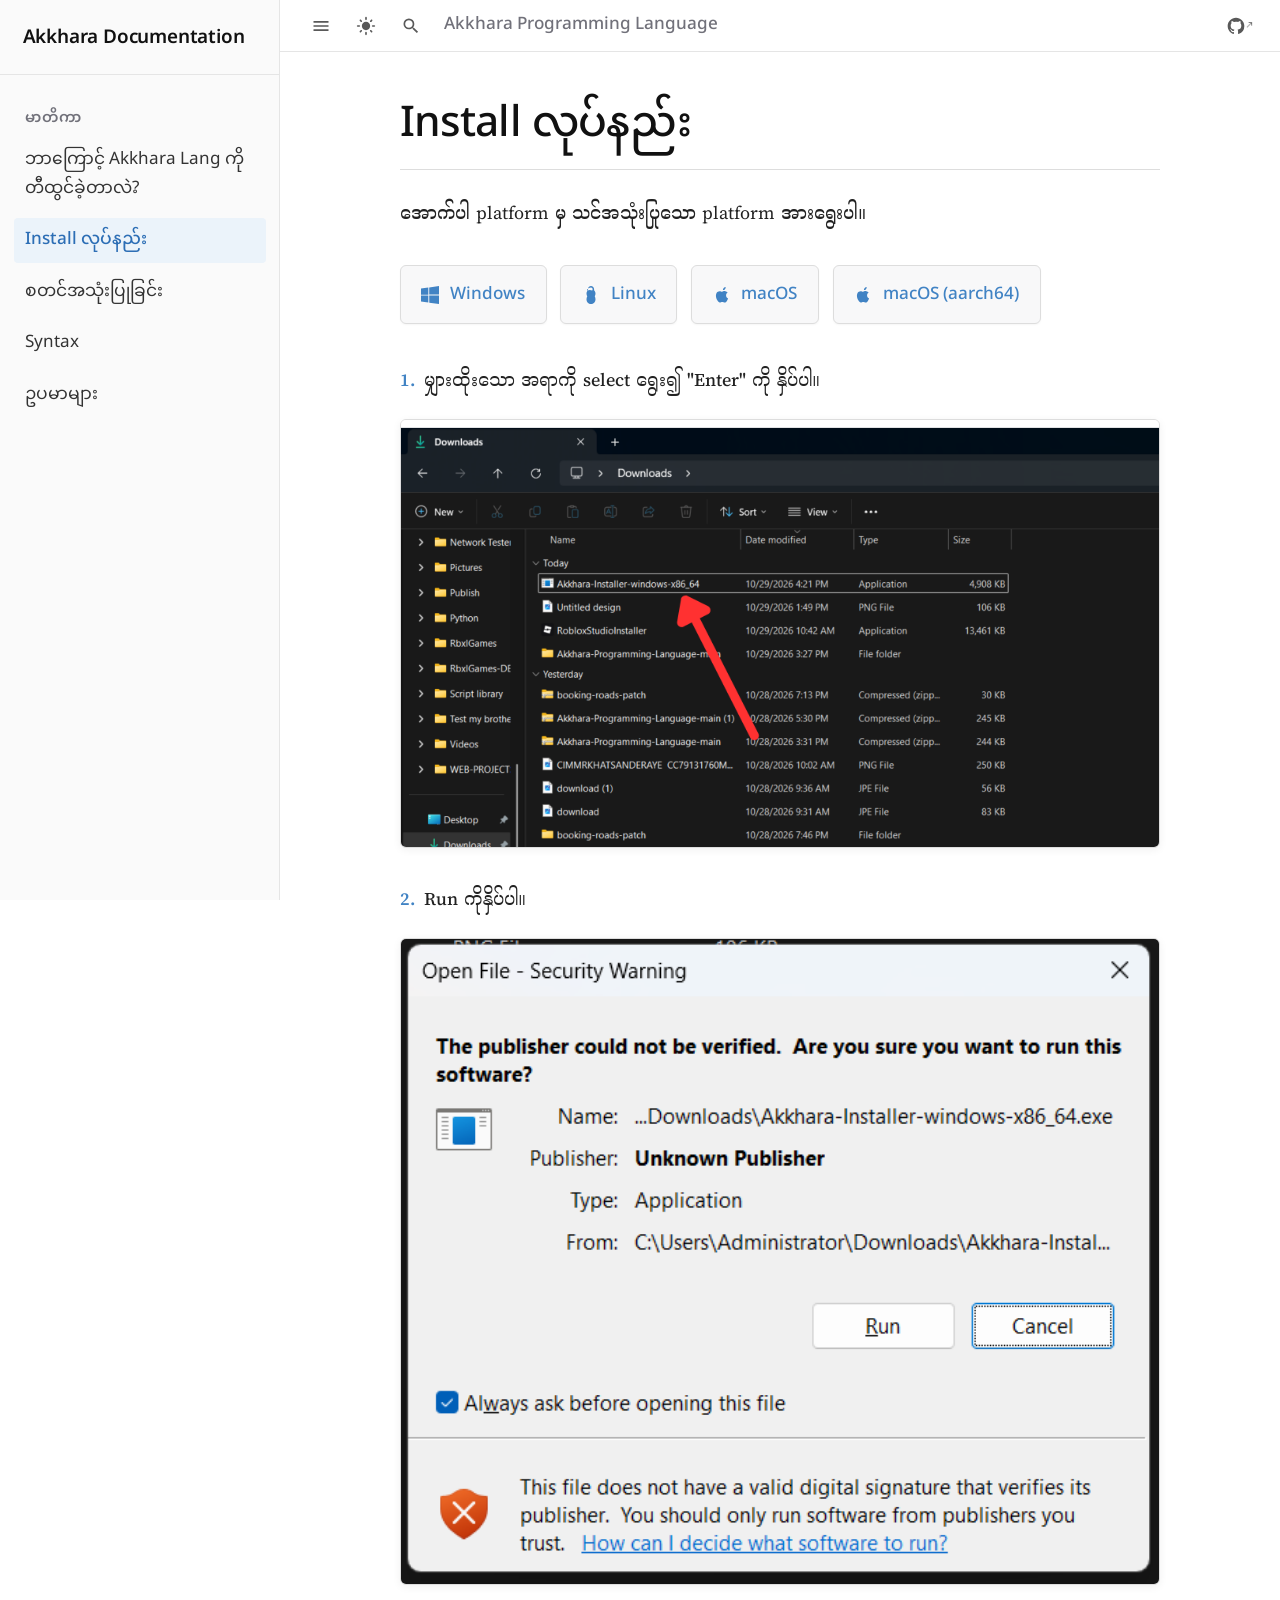
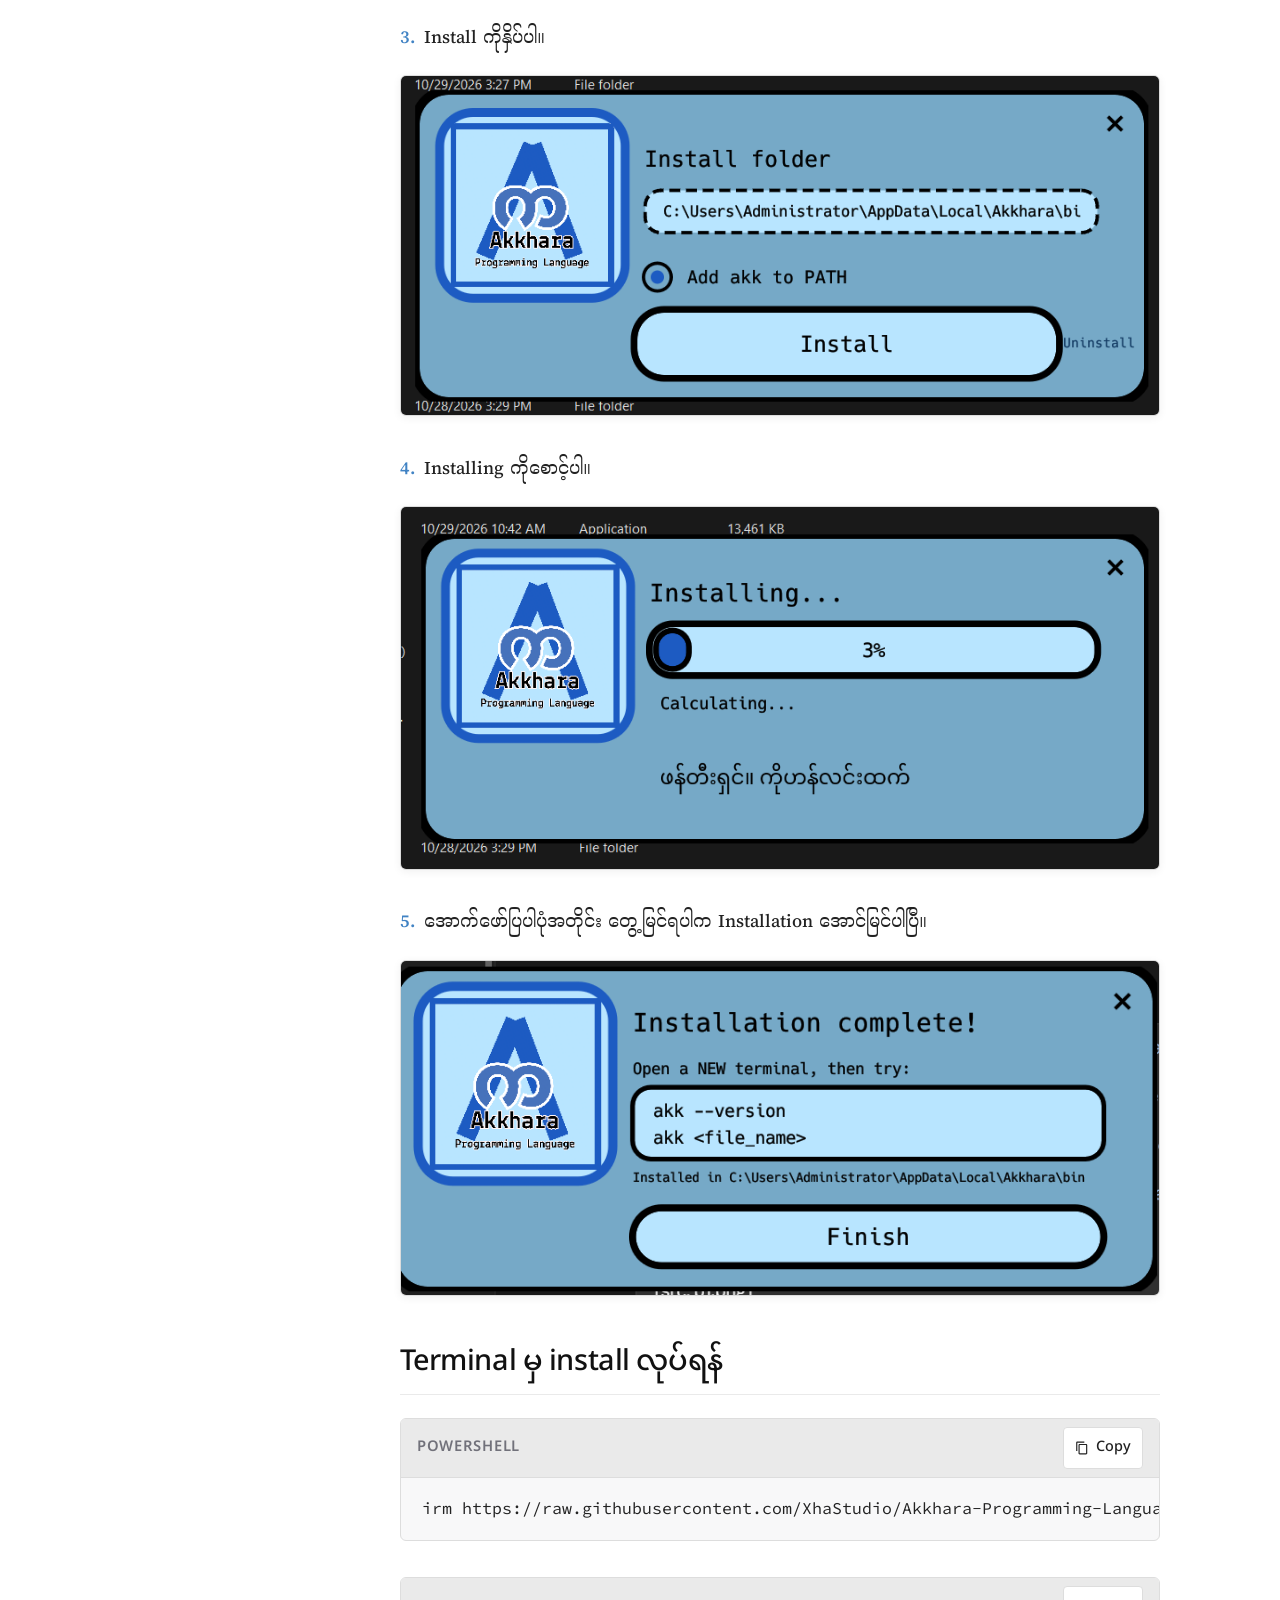
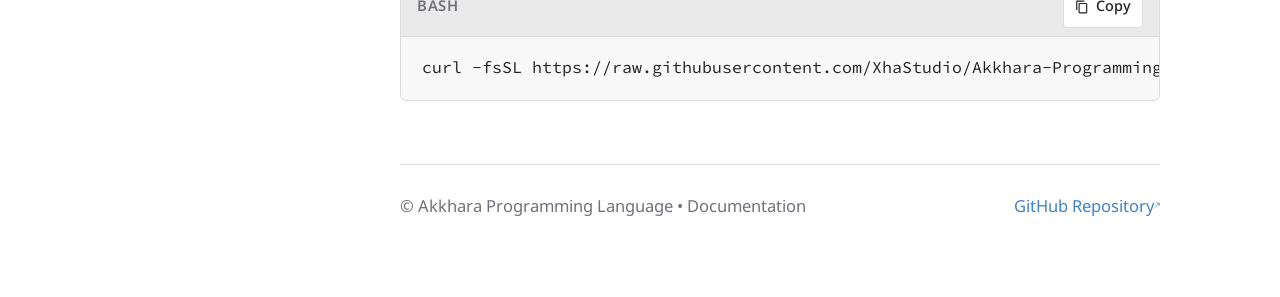
==== install.html @ 62fa961b "Add files via upload" ====
<!doctype html>
<html lang="my" data-theme="light">
  <head>
    <meta charset="UTF-8" />
    <meta name="viewport" content="width=device-width, initial-scale=1.0" />
    <meta name="theme-color" content="#ffffff" />
    <title>Install လုပ်နည်း - Akkhara Documentation</title>

    <!-- Google Fonts for Myanmar Unicode & English Typography -->
    <link rel="preconnect" href="https://fonts.googleapis.com" />
    <link rel="preconnect" href="https://fonts.gstatic.com" crossorigin />
    <link
      href="https://fonts.googleapis.com/css2?family=Fira+Sans:wght@400;500;600&family=Noto+Sans+Myanmar:wght@400;500;600;700&family=Noto+Serif+Myanmar:wght@400;500;600&family=Source+Code+Pro:wght@400;500;600&family=Source+Serif+4:ital,opsz,wght@0,8..60,400;0,8..60,600;1,8..60,400&display=swap"
      rel="stylesheet"
    />

    <style>
      :root {
        color-scheme: light;
        --bg-body: #ffffff;
        --text-color: #222222;
        --heading-color: #111111;
        --border-color: #dddddd;
        --border-subtle: #eaeaea;
        --link-color: #4183c4;
        --link-hover: #1e5b97;
        --code-color: #9f2a2b;
        --code-bg: #f8f8f9;
        --code-border: #e7e7eb;
        --muted-color: #71717a;
        --blockquote-bg: #fafafa;
        --blockquote-border: #d0d7de;
        --sidebar-bg: #fafafa;
        --sidebar-fg: #333333;
        --sidebar-border: #e5e5e5;
        --sidebar-active-bg: #ebf3fa;
        --sidebar-active-fg: #2c6eb5;
        --topbar-bg: #ffffff;
        --topbar-border: #e5e5e5;
        --hover-bg: rgba(0, 0, 0, 0.05);

        --font-heading:
          "Noto Sans Myanmar", "Fira Sans", -apple-system, BlinkMacSystemFont,
          "Segoe UI", Roboto, Padauk, "Myanmar Text", sans-serif;
        --font-body:
          "Noto Serif Myanmar", "Source Serif 4", Georgia, "Times New Roman",
          Padauk, "Myanmar Text", serif;
        --font-mono:
          "Source Code Pro", SFMono-Regular, Consolas, Menlo, Monaco,
          "Liberation Mono", Courier, monospace;

        --sidebar-width: 280px;
        --content-max-width: 840px;
      }

      [data-theme="dark"] {
        color-scheme: dark;
        --bg-body: #1e1e1e;
        --text-color: #dcdcdc;
        --heading-color: #f5f5f5;
        --border-color: #383838;
        --border-subtle: #2d2d2d;
        --link-color: #6ab0f3;
        --link-hover: #9bd0ff;
        --code-color: #f28b82;
        --code-bg: #292a2d;
        --code-border: #3c4043;
        --muted-color: #9aa0a6;
        --blockquote-bg: #252627;
        --blockquote-border: #525860;
        --sidebar-bg: #18191a;
        --sidebar-fg: #cccccc;
        --sidebar-border: #303234;
        --sidebar-active-bg: #233547;
        --sidebar-active-fg: #74b8ff;
        --topbar-bg: #1e1e1e;
        --topbar-border: #303234;
        --hover-bg: rgba(255, 255, 255, 0.08);
      }

      *,
      *::before,
      *::after {
        box-sizing: border-box;
      }

      html,
      body {
        margin: 0;
        padding: 0;
        background-color: var(--bg-body);
        color: var(--text-color);
        font-family: var(--font-body);
        font-size: 18px;
        line-height: 2;
        -webkit-font-smoothing: antialiased;
        -moz-osx-font-smoothing: grayscale;
        text-rendering: optimizeLegibility;
      }

      /* Layout */
      .app-layout {
        display: flex;
        min-height: 100vh;
        position: relative;
      }

      /* Sidebar (mdBook style) */
      .sidebar {
        width: var(--sidebar-width);
        position: fixed;
        top: 0;
        bottom: 0;
        left: 0;
        z-index: 100;
        background-color: var(--sidebar-bg);
        border-right: 1px solid var(--sidebar-border);
        overflow-y: auto;
        transform: translateX(0);
        transition: transform 0.22s ease-in-out;
        display: flex;
        flex-direction: column;
      }

      .sidebar-header {
        padding: 1.1rem 1.25rem 0.9rem;
        border-bottom: 1px solid var(--sidebar-border);
        display: flex;
        align-items: center;
        justify-content: space-between;
      }

      .sidebar-title {
        font-family: var(--font-heading);
        font-size: 1.05rem;
        font-weight: 600;
        color: var(--heading-color);
        text-decoration: none;
        letter-spacing: -0.01em;
      }

      .sidebar-nav {
        padding: 1rem 0.75rem 2rem;
        flex: 1;
      }

      .chapter-list {
        list-style: none;
        margin: 0;
        padding: 0;
      }

      .chapter-item {
        margin-bottom: 0.35rem;
      }

      .chapter-group-title {
        font-family: var(--font-heading);
        font-size: 0.82rem;
        font-weight: 600;
        text-transform: uppercase;
        letter-spacing: 0.05em;
        color: var(--muted-color);
        padding: 0.6rem 0.65rem 0.25rem;
      }

      .chapter-link {
        display: block;
        padding: 0.45rem 0.65rem;
        border-radius: 4px;
        color: var(--sidebar-fg);
        font-family: var(--font-heading);
        font-size: 0.95rem;
        line-height: 1.7;
        text-decoration: none;
        transition:
          background-color 0.15s ease,
          color 0.15s ease;
      }

      .chapter-link:hover {
        background-color: var(--hover-bg);
        text-decoration: none;
      }

      .chapter-link.active,
      .chapter-link[aria-current="page"] {
        background-color: var(--sidebar-active-bg);
        color: var(--sidebar-active-fg);
        font-weight: 500;
      }

      /* Backdrop for mobile drawer */
      .sidebar-backdrop {
        position: fixed;
        inset: 0;
        background: rgba(0, 0, 0, 0.4);
        z-index: 90;
        display: none;
        opacity: 0;
        transition: opacity 0.2s ease;
      }

      /* Main container */
      .main-container {
        flex: 1;
        margin-left: var(--sidebar-width);
        min-width: 0;
        display: flex;
        flex-direction: column;
        transition: margin-left 0.22s ease-in-out;
      }

      /* Top navigation bar (mdBook style) */
      .top-bar {
        position: sticky;
        top: 0;
        z-index: 50;
        background-color: var(--topbar-bg);
        border-bottom: 1px solid var(--topbar-border);
        height: 52px;
        display: flex;
        align-items: center;
        justify-content: space-between;
        padding: 0 1.25rem;
      }

      .top-bar-left,
      .top-bar-right {
        display: flex;
        align-items: center;
        gap: 0.5rem;
      }

      .icon-button {
        display: inline-flex;
        align-items: center;
        justify-content: center;
        width: 36px;
        height: 36px;
        padding: 0;
        background: transparent;
        border: none;
        border-radius: 4px;
        color: var(--text-color);
        cursor: pointer;
        opacity: 0.75;
        transition:
          opacity 0.15s ease,
          background-color 0.15s ease;
      }

      .icon-button:hover,
      .icon-button:focus-visible {
        opacity: 1;
        background-color: var(--hover-bg);
        outline: none;
      }

      .icon-button svg {
        width: 20px;
        height: 20px;
        fill: currentColor;
      }

      .brand-title {
        font-family: var(--font-heading);
        font-size: 0.95rem;
        font-weight: 500;
        color: var(--muted-color);
        margin-left: 0.35rem;
      }

      /* Content Area */
      .content-wrapper {
        flex: 1;
        width: 100%;
        max-width: var(--content-max-width);
        margin: 0 auto;
        padding: 2.2rem 2.2rem 4rem;
      }

      article {
        min-height: 50vh;
      }

      /* Headings */
      h1,
      h2,
      h3,
      h4 {
        font-family: var(--font-heading);
        color: var(--heading-color);
        font-weight: 500;
        letter-spacing: -0.015em;
      }

      h1 {
        font-size: 2.35rem;
        line-height: 1.5;
        margin: 0.2rem 0 1.8rem;
        padding-bottom: 0.55rem;
        border-bottom: 1px solid var(--border-color);
      }

      h2 {
        font-size: 1.6rem;
        line-height: 1.6;
        margin: 2.5rem 0 1rem;
        padding-bottom: 0.4rem;
        border-bottom: 1px solid var(--border-subtle);
      }

      h3 {
        font-size: 1.3rem;
        line-height: 1.6;
        margin: 2rem 0 0.8rem;
        padding-bottom: 0.3rem;
        border-bottom: 1px solid var(--border-subtle);
      }

      p {
        margin: 0 0 1.5rem;
        color: var(--text-color);
      }

      /* Links */
      a {
        color: var(--link-color);
        text-decoration: none;
        transition: color 0.15s ease;
      }

      a:hover,
      a:focus-visible {
        text-decoration: underline;
      }

      /* External Link Icon (↗) */
      a[target="_blank"]::after,
      a.external::after {
        content: " ↗";
        display: inline-block;
        font-family:
          -apple-system, BlinkMacSystemFont, "Segoe UI", Roboto, Arial,
          sans-serif;
        font-size: 0.78em;
        line-height: 1;
        vertical-align: 0.14em;
        text-decoration: none;
        opacity: 0.85;
      }

      /* Inline Code */
      code {
        font-family: var(--font-mono);
        font-size: 0.9em;
        color: var(--code-color);
        background-color: var(--code-bg);
        border: 1px solid var(--code-border);
        border-radius: 3px;
        padding: 0.12em 0.38em;
        word-break: break-word;
      }

      /* Download Buttons (mdBook style) */
      .download-grid {
        display: flex;
        flex-wrap: wrap;
        gap: 0.75rem;
        margin: 1rem 0 2.5rem;
      }

      .download-btn {
        display: inline-flex;
        align-items: center;
        gap: 0.6rem;
        padding: 0.65rem 1.15rem;
        font-family: var(--font-heading);
        font-size: 0.95rem;
        font-weight: 500;
        color: var(--link-color) !important;
        background-color: var(--code-bg);
        border: 1px solid var(--border-color);
        border-radius: 6px;
        text-decoration: none !important;
        box-shadow: 0 1px 2px rgba(0, 0, 0, 0.04);
        transition:
          background-color 0.15s ease,
          border-color 0.15s ease,
          transform 0.15s ease,
          box-shadow 0.15s ease;
      }

      .download-btn::after {
        display: none !important;
      }

      .download-btn:hover {
        background-color: var(--hover-bg);
        border-color: var(--link-color);
        box-shadow: 0 2px 6px rgba(0, 0, 0, 0.08);
        transform: translateY(-1px);
      }

      .download-btn svg {
        width: 18px;
        height: 18px;
        fill: currentColor;
        flex-shrink: 0;
      }

      /* Installer Screenshots Sequence */
      .installer-sequence {
        list-style: none;
        padding: 0;
        margin: 1.5rem 0 2.5rem;
        counter-reset: step-counter;
      }

      .step-item {
        position: relative;
        counter-increment: step-counter;
        margin-bottom: 2.25rem;
      }

      .step-label {
        font-weight: 500;
        margin-bottom: 0.75rem;
        display: flex;
        align-items: baseline;
        gap: 0.5rem;
      }

      .step-label::before {
        content: counter(step-counter) ". ";
        font-weight: 600;
        color: var(--link-color);
      }

      figure {
        margin: 0.5rem 0 0;
        padding: 0;
      }

      figure img {
        display: block;
        width: 100%;
        max-width: 100%;
        height: auto;
        border: 1px solid var(--border-color);
        border-radius: 6px;
        box-shadow: 0 2px 8px rgba(0, 0, 0, 0.06);
        background-color: var(--code-bg);
      }

      figure img.img-error {
        display: none;
      }

      .img-fallback {
        display: none;
        padding: 2.8rem 1.5rem;
        background-color: var(--code-bg);
        border: 1px dashed var(--border-color);
        border-radius: 6px;
        text-align: center;
        color: var(--muted-color);
        font-family: var(--font-heading);
        font-size: 0.95rem;
      }

      figure img.img-error + .img-fallback {
        display: block;
      }

      /* Code Block Wrapper with Copy Button */
      .code-block-wrapper {
        margin: 1.25rem 0 2rem;
        border: 1px solid var(--border-color);
        border-radius: 6px;
        overflow: hidden;
        background-color: var(--code-bg);
      }

      .code-header {
        display: flex;
        justify-content: space-between;
        align-items: center;
        padding: 0.45rem 0.9rem;
        background-color: var(--border-subtle);
        border-bottom: 1px solid var(--border-color);
      }

      .code-label {
        font-family: var(--font-heading);
        font-size: 0.82rem;
        font-weight: 600;
        color: var(--muted-color);
        text-transform: uppercase;
        letter-spacing: 0.05em;
      }

      .copy-button {
        display: inline-flex;
        align-items: center;
        gap: 0.35rem;
        padding: 0.25rem 0.65rem;
        font-family: var(--font-heading);
        font-size: 0.8rem;
        font-weight: 500;
        border: 1px solid var(--border-color);
        border-radius: 4px;
        background-color: var(--bg-body);
        color: var(--text-color);
        cursor: pointer;
        transition:
          background-color 0.15s ease,
          border-color 0.15s ease,
          color 0.15s ease;
      }

      .copy-button:hover,
      .copy-button:focus-visible {
        background-color: var(--hover-bg);
        border-color: var(--link-color);
        outline: none;
      }

      .copy-button.copied {
        color: #2e7d32;
        border-color: #2e7d32;
      }

      [data-theme="dark"] .copy-button.copied {
        color: #81c784;
        border-color: #81c784;
      }

      .copy-button svg {
        width: 14px;
        height: 14px;
        fill: currentColor;
      }

      pre {
        margin: 0;
        padding: 1rem 1.2rem;
        overflow-x: auto;
        white-space: pre;
        word-wrap: normal;
        background-color: transparent;
      }

      pre code {
        display: block;
        font-family: var(--font-mono);
        font-size: 0.92rem;
        line-height: 1.6;
        color: var(--text-color);
        background-color: transparent;
        border: none;
        padding: 0;
        border-radius: 0;
      }

      /* Footer */
      footer {
        margin-top: 3.5rem;
        padding-top: 1.5rem;
        border-top: 1px solid var(--border-color);
        font-family: var(--font-heading);
        font-size: 0.92rem;
        color: var(--muted-color);
        display: flex;
        justify-content: space-between;
        align-items: center;
        flex-wrap: wrap;
        gap: 0.75rem;
      }

      .footer-repo-link {
        display: inline-flex;
        align-items: center;
        gap: 0.45rem;
      }

      /* Toast Notification */
      .toast {
        position: fixed;
        bottom: 24px;
        right: 24px;
        background: #333333;
        color: #ffffff;
        padding: 10px 18px;
        border-radius: 6px;
        font-family: var(--font-heading);
        font-size: 0.9rem;
        box-shadow: 0 4px 12px rgba(0, 0, 0, 0.18);
        opacity: 0;
        transform: translateY(12px);
        transition:
          opacity 0.2s ease,
          transform 0.2s ease;
        pointer-events: none;
        z-index: 200;
      }

      .toast.show {
        opacity: 1;
        transform: translateY(0);
      }

      [data-theme="dark"] .toast {
        background: #f5f5f5;
        color: #1a1a1a;
      }

      /* Search Modal (mdBook style) */
      .search-modal {
        position: fixed;
        inset: 0;
        background: rgba(0, 0, 0, 0.45);
        z-index: 150;
        display: none;
        align-items: flex-start;
        justify-content: center;
        padding: 80px 1rem 1rem;
      }

      .search-modal.open {
        display: flex;
      }

      .search-box {
        width: 100%;
        max-width: 580px;
        background: var(--bg-body);
        border: 1px solid var(--border-color);
        border-radius: 8px;
        box-shadow: 0 12px 32px rgba(0, 0, 0, 0.2);
        overflow: hidden;
      }

      .search-header {
        display: flex;
        align-items: center;
        padding: 0.75rem 1rem;
        border-bottom: 1px solid var(--border-color);
        gap: 0.6rem;
      }

      .search-input {
        flex: 1;
        border: none;
        background: transparent;
        font-family: var(--font-heading);
        font-size: 1.05rem;
        color: var(--text-color);
        outline: none;
      }

      .search-results {
        max-height: 340px;
        overflow-y: auto;
        padding: 0.5rem;
      }

      .search-result-item {
        display: block;
        padding: 0.65rem 0.85rem;
        border-radius: 6px;
        color: var(--text-color);
        text-decoration: none;
        font-family: var(--font-heading);
      }

      .search-result-item:hover {
        background-color: var(--hover-bg);
        text-decoration: none;
      }

      .search-result-title {
        font-size: 0.95rem;
        font-weight: 500;
        color: var(--link-color);
      }

      .search-result-snippet {
        font-size: 0.84rem;
        color: var(--muted-color);
        margin-top: 0.2rem;
        line-height: 1.5;
      }

      /* Collapsed sidebar state on desktop */
      body.sidebar-hidden .sidebar {
        transform: translateX(calc(-1 * var(--sidebar-width)));
      }

      body.sidebar-hidden .main-container {
        margin-left: 0;
      }

      /* Responsive Breakpoints */
      @media (max-width: 900px) {
        .sidebar {
          transform: translateX(calc(-1 * var(--sidebar-width)));
          box-shadow: 2px 0 16px rgba(0, 0, 0, 0.15);
        }

        .main-container {
          margin-left: 0;
        }

        body.sidebar-open .sidebar {
          transform: translateX(0);
        }

        body.sidebar-open .sidebar-backdrop {
          display: block;
          opacity: 1;
        }

        .content-wrapper {
          padding: 1.6rem 1.4rem 3rem;
        }

        h1 {
          font-size: 1.95rem;
        }

        body {
          font-size: 17px;
        }
      }

      @media (max-width: 480px) {
        .content-wrapper {
          padding: 1.25rem 1rem 2.5rem;
        }

        h1 {
          font-size: 1.7rem;
        }

        .top-bar {
          padding: 0 0.75rem;
        }

        .brand-title {
          display: none;
        }

        .download-btn {
          width: 100%;
          justify-content: center;
        }
      }

      @media (prefers-reduced-motion: reduce) {
        *,
        *::before,
        *::after {
          animation-duration: 0.01ms !important;
          animation-iteration-count: 1 !important;
          transition-duration: 0.01ms !important;
          scroll-behavior: auto !important;
        }
      }
    </style>
  </head>
  <body>
    <div class="app-layout">
      <!-- Backdrop for mobile drawer -->
      <div class="sidebar-backdrop" id="sidebar-backdrop"></div>

      <!-- Collapsible mdBook-style Sidebar -->
      <nav
        class="sidebar"
        id="sidebar"
        aria-label="မာတိကာ စာရင်း"
        aria-hidden="false"
      >
        <div class="sidebar-header">
          <a class="sidebar-title" href="index.html">Akkhara Documentation</a>
        </div>
        <div class="sidebar-nav">
          <ul class="chapter-list">
            <li class="chapter-group-title">မာတိကာ</li>
            <li class="chapter-item">
              <a class="chapter-link" href="index.html"
                >ဘာကြောင့် Akkhara Lang ကို တီထွင်ခဲ့တာလဲ?</a
              >
            </li>
            <li class="chapter-item">
              <a class="chapter-link active" href="#article" aria-current="page"
                >Install လုပ်နည်း</a
              >
            </li>
            <li class="chapter-item">
              <a
                class="chapter-link placeholder-link"
                href="#getting-started"
                data-chapter="စတင်အသုံးပြုခြင်း"
                >စတင်အသုံးပြုခြင်း</a
              >
            </li>
            <li class="chapter-item">
              <a
                class="chapter-link placeholder-link"
                href="#syntax"
                data-chapter="Syntax"
                >Syntax</a
              >
            </li>
            <li class="chapter-item">
              <a
                class="chapter-link placeholder-link"
                href="#examples"
                data-chapter="ဥပမာများ"
                >ဥပမာများ</a
              >
            </li>
          </ul>
        </div>
      </nav>

      <!-- Main Container -->
      <div class="main-container">
        <!-- Top Toolbar (mdBook / Rustdoc style) -->
        <header class="top-bar">
          <div class="top-bar-left">
            <button
              class="icon-button"
              id="sidebar-toggle"
              type="button"
              aria-label="Toggle Table of Contents"
              aria-controls="sidebar"
              aria-expanded="true"
              title="Toggle sidebar (Ctrl+B)"
            >
              <svg viewBox="0 0 24 24" aria-hidden="true">
                <path d="M3 18h18v-2H3v2zm0-5h18v-2H3v2zm0-7v2h18V6H3z"></path>
              </svg>
            </button>

            <button
              class="icon-button"
              id="theme-toggle"
              type="button"
              aria-label="Toggle Theme"
              title="Toggle dark/light theme"
            >
              <!-- Sun / Moon Icon -->
              <svg
                class="theme-icon-light"
                viewBox="0 0 24 24"
                aria-hidden="true"
              >
                <path
                  d="M12 7c-2.76 0-5 2.24-5 5s2.24 5 5 5 5-2.24 5-5-2.24-5-5-5zM2 13h2c.55 0 1-.45 1-1s-.45-1-1-1H2c-.55 0-1 .45-1 1s.45 1 1 1zm18 0h2c.55 0 1-.45 1-1s-.45-1-1-1h-2c-.55 0-1 .45-1 1s.45 1 1 1zM11 2v2c0 .55.45 1 1 1s1-.45 1-1V2c0-.55-.45-1-1-1s-1 .45-1 1zm0 18v2c0 .55.45 1 1 1s1-.45 1-1v-2c0-.55-.45-1-1-1s-1 .45-1 1zM5.99 4.58c-.39-.39-1.03-.39-1.41 0s-.39 1.03 0 1.41l1.06 1.06c.39.39 1.03.39 1.41 0s.39-1.03 0-1.41L5.99 4.58zm12.37 12.37c-.39-.39-1.03-.39-1.41 0s-.39 1.03 0 1.41l1.06 1.06c.39.39 1.03.39 1.41 0s.39-1.03 0-1.41l-1.06-1.06zm1.06-10.96c.39-.39.39-1.03 0-1.41s-1.03-.39-1.41 0l-1.06 1.06c-.39.39-.39 1.03 0 1.41s1.03.39 1.41 0l1.06-1.06zM7.05 18.36c.39-.39.39-1.03 0-1.41s-1.03-.39-1.41 0l-1.06 1.06c-.39.39-.39 1.03 0 1.41s1.03.39 1.41 0l1.06-1.06z"
                ></path>
              </svg>
            </button>

            <button
              class="icon-button"
              id="search-toggle"
              type="button"
              aria-label="Search"
              title="Search documentation (/)"
            >
              <svg viewBox="0 0 24 24" aria-hidden="true">
                <path
                  d="M15.5 14h-.79l-.28-.27A6.471 6.471 0 0 0 16 9.5 6.5 6.5 0 1 0 9.5 16c1.61 0 3.09-.59 4.23-1.57l.27.28v.79l5 4.99L20.49 19l-4.99-5zm-6 0C7.01 14 5 11.99 5 9.5S7.01 5 9.5 5 14 7.01 14 9.5 11.99 14 9.5 14z"
                ></path>
              </svg>
            </button>

            <span class="brand-title">Akkhara Programming Language</span>
          </div>

          <div class="top-bar-right">
            <a
              class="icon-button"
              href="https://github.com/XhaStudio/Akkhara-Programming-Language"
              target="_blank"
              rel="noopener noreferrer"
              aria-label="GitHub Repository"
              title="GitHub repository"
            >
              <svg viewBox="0 0 24 24" aria-hidden="true">
                <path
                  fill-rule="evenodd"
                  clip-rule="evenodd"
                  d="M12 2C6.477 2 2 6.484 2 12.017c0 4.425 2.865 8.18 6.839 9.504.5.092.682-.217.682-.483 0-.237-.008-.868-.013-1.703-2.782.605-3.369-1.343-3.369-1.343-.454-1.158-1.11-1.466-1.11-1.466-.908-.62.069-.608.069-.608 1.003.07 1.53 1.032 1.53 1.032.892 1.53 2.341 1.088 2.91.832.092-.647.35-1.088.636-1.338-2.22-.253-4.555-1.113-4.555-4.951 0-1.093.39-1.988 1.029-2.688-.103-.253-.446-1.272.098-2.65 0 0 .84-.27 2.75 1.026A9.564 9.564 0 0112 6.844c.85.004 1.705.115 2.504.337 1.909-1.296 2.747-1.027 2.747-1.027.546 1.379.202 2.398.1 2.651.64.7 1.028 1.595 1.028 2.688 0 3.848-2.339 4.695-4.566 4.943.359.309.678.92.678 1.855 0 1.338-.012 2.419-.012 2.747 0 .268.18.58.688.482A10.019 10.019 0 0022 12.017C22 6.484 17.522 2 12 2z"
                ></path>
              </svg>
            </a>
          </div>
        </header>

        <!-- Main Reading Content -->
        <main class="content-wrapper">
          <article id="article">
            <h1>Install လုပ်နည်း</h1>

            <p>အောက်ပါ platform မှ သင်အသုံးပြုသော platform အားရွေးပါ။</p>

            <!-- 4 Download Buttons -->
            <div class="download-grid">
              <a
                class="download-btn"
                href="https://github.com/XhaStudio/Akkhara-Installer/releases/download/v1.3.0/Akkhara-Installer-windows-x86_64.exe"
                download
              >
                <!-- Windows SVG -->
                <svg viewBox="0 0 24 24" aria-hidden="true">
                  <path
                    d="M0 3.449L9.75 2.1v9.451H0m10.949-9.602L24 0v11.4H10.949M0 12.6h9.75v9.451L0 20.699M10.949 12.6H24V24l-12.949-1.801"
                  ></path>
                </svg>
                <span>Windows</span>
              </a>

              <a
                class="download-btn"
                href="https://github.com/XhaStudio/Akkhara-Installer/releases/download/v1.3.0/Akkhara-Installer-linux-x86_64"
                download
              >
                <!-- Linux Tux SVG -->
                <svg viewBox="0 0 24 24" aria-hidden="true">
                  <path
                    d="M12.001 0c-2.3 0-4.148 1.954-4.148 4.364 0 .425.061.837.172 1.226C6.88 6.467 6.002 8.163 6.002 10.125c0 1.28.375 2.469 1.016 3.472-.647 1.157-1.018 2.502-1.018 3.939 0 3.567 2.686 6.464 6 6.464s6-2.897 6-6.464c0-1.437-.371-2.782-1.018-3.939.641-1.003 1.018-2.192 1.018-3.472 0-1.962-.878-3.658-2.023-4.535.111-.389.172-.801.172-1.226C16.149 1.954 14.301 0 12.001 0zm0 2c1.203 0 2.148 1.037 2.148 2.364 0 .61-.225 1.163-.594 1.58-.945-.487-2.029-.773-3.108-.773-1.079 0-2.163.286-3.108.773-.369-.417-.594-.97-.594-1.58C8.853 3.037 9.798 2 12.001 2z"
                  ></path>
                </svg>
                <span>Linux</span>
              </a>

              <a
                class="download-btn"
                href="https://github.com/XhaStudio/Akkhara-Installer/releases/download/v1.3.0/Akkhara-Installer-macos-x86_64"
                download
              >
                <!-- Apple SVG -->
                <svg viewBox="0 0 24 24" aria-hidden="true">
                  <path
                    d="M18.71 19.5c-.83 1.24-1.71 2.45-3.05 2.47-1.34.03-1.77-.79-3.29-.79-1.53 0-2 .77-3.27.82-1.31.05-2.3-1.32-3.14-2.53C4.25 17 2.94 12.45 4.7 9.39c.87-1.52 2.43-2.48 4.12-2.51 1.28-.02 2.5.87 3.29.87.78 0 2.26-1.07 3.81-.91.65.03 2.47.26 3.64 1.98-.09.06-2.17 1.28-2.15 3.81.03 3.02 2.65 4.03 2.68 4.04-.03.07-.42 1.44-1.38 2.83M15.97 4.18c.63-.78 1.06-1.86.94-2.94-.92.04-2.02.61-2.67 1.38-.58.67-1.08 1.77-.95 2.82 1.03.08 2.06-.48 2.68-1.26"
                  ></path>
                </svg>
                <span>macOS</span>
              </a>

              <a
                class="download-btn"
                href="https://github.com/XhaStudio/Akkhara-Installer/releases/download/v1.3.0/Akkhara-Installer-macos-aarch64"
                download
              >
                <!-- Apple SVG -->
                <svg viewBox="0 0 24 24" aria-hidden="true">
                  <path
                    d="M18.71 19.5c-.83 1.24-1.71 2.45-3.05 2.47-1.34.03-1.77-.79-3.29-.79-1.53 0-2 .77-3.27.82-1.31.05-2.3-1.32-3.14-2.53C4.25 17 2.94 12.45 4.7 9.39c.87-1.52 2.43-2.48 4.12-2.51 1.28-.02 2.5.87 3.29.87.78 0 2.26-1.07 3.81-.91.65.03 2.47.26 3.64 1.98-.09.06-2.17 1.28-2.15 3.81.03 3.02 2.65 4.03 2.68 4.04-.03.07-.42 1.44-1.38 2.83M15.97 4.18c.63-.78 1.06-1.86.94-2.94-.92.04-2.02.61-2.67 1.38-.58.67-1.08 1.77-.95 2.82 1.03.08 2.06-.48 2.68-1.26"
                  ></path>
                </svg>
                <span>macOS (aarch64)</span>
              </a>
            </div>

            <!-- Numbered Installer Screenshots Sequence -->
            <ol class="installer-sequence">
              <li class="step-item">
                <p class="step-label">
                  မျှားထိုးသော အရာကို select ရွေး၍ "Enter" ကို နှိပ်ပါ။
                </p>
                <figure>
                  <img
                    src="p1.png"
                    alt="မျှားထိုးသော အရာကို select ရွေး၍ Enter ကို နှိပ်ပါ (Select installer and press Enter)"
                    loading="lazy"
                  />
                  <div class="img-fallback">
                    [ပုံကို ရှာမတွေ့ပါ: p1.png - မျှားထိုးသော အရာကို select
                    ရွေး၍ Enter ကို နှိပ်ပါ]
                  </div>
                </figure>
              </li>

              <li class="step-item">
                <p class="step-label">Run ကိုနှိပ်ပါ။</p>
                <figure>
                  <img
                    src="p2.png"
                    alt="Run ကိုနှိပ်ပါ (Click Run)"
                    loading="lazy"
                  />
                  <div class="img-fallback">
                    [ပုံကို ရှာမတွေ့ပါ: p2.png - Run ကိုနှိပ်ပါ]
                  </div>
                </figure>
              </li>

              <li class="step-item">
                <p class="step-label">Install ကိုနှိပ်ပါ။</p>
                <figure>
                  <img
                    src="p3.png"
                    alt="Install ကိုနှိပ်ပါ (Click Install)"
                    loading="lazy"
                  />
                  <div class="img-fallback">
                    [ပုံကို ရှာမတွေ့ပါ: p3.png - Install ကိုနှိပ်ပါ]
                  </div>
                </figure>
              </li>

              <li class="step-item">
                <p class="step-label">Installing ကိုစောင့်ပါ။</p>
                <figure>
                  <img
                    src="p4.png"
                    alt="Installing ကိုစောင့်ပါ (Wait for installation)"
                    loading="lazy"
                  />
                  <div class="img-fallback">
                    [ပုံကို ရှာမတွေ့ပါ: p4.png - Installing ကိုစောင့်ပါ]
                  </div>
                </figure>
              </li>

              <li class="step-item">
                <p class="step-label">
                  အောက်ဖော်ပြပါပုံအတိုင်း တွေ့မြင်ရပါက Installation
                  အောင်မြင်ပါပြီ။
                </p>
                <figure>
                  <img
                    src="p5.png"
                    alt="အောက်ဖော်ပြပါပုံအတိုင်း တွေ့မြင်ရပါက Installation အောင်မြင်ပါပြီ (Installation complete)"
                    loading="lazy"
                  />
                  <div class="img-fallback">
                    [ပုံကို ရှာမတွေ့ပါ: p5.png - Installation အောင်မြင်ပါပြီ]
                  </div>
                </figure>
              </li>
            </ol>

            <!-- Terminal Installation Section -->
            <h2>Terminal မှ install လုပ်ရန်</h2>

            <div class="code-block-wrapper">
              <div class="code-header">
                <span class="code-label">Powershell</span>
                <button
                  class="copy-button"
                  type="button"
                  aria-label="Copy Powershell command"
                >
                  <svg viewBox="0 0 24 24" aria-hidden="true">
                    <path
                      d="M16 1H4c-1.1 0-2 .9-2 2v14h2V3h12V1zm3 4H8c-1.1 0-2 .9-2 2v14c0 1.1.9 2 2 2h11c1.1 0 2-.9 2-2V7c0-1.1-.9-2-2-2zm0 16H8V7h11v14z"
                    ></path>
                  </svg>
                  <span class="copy-text">Copy</span>
                </button>
              </div>
              <pre><code>irm https://raw.githubusercontent.com/XhaStudio/Akkhara-Programming-Language/main/scripts/install.ps1 | iex</code></pre>
            </div>

            <div class="code-block-wrapper">
              <div class="code-header">
                <span class="code-label">Bash</span>
                <button
                  class="copy-button"
                  type="button"
                  aria-label="Copy Bash command"
                >
                  <svg viewBox="0 0 24 24" aria-hidden="true">
                    <path
                      d="M16 1H4c-1.1 0-2 .9-2 2v14h2V3h12V1zm3 4H8c-1.1 0-2 .9-2 2v14c0 1.1.9 2 2 2h11c1.1 0 2-.9 2-2V7c0-1.1-.9-2-2-2zm0 16H8V7h11v14z"
                    ></path>
                  </svg>
                  <span class="copy-text">Copy</span>
                </button>
              </div>
              <pre><code>curl -fsSL https://raw.githubusercontent.com/XhaStudio/Akkhara-Programming-Language/main/scripts/install.sh | sh</code></pre>
            </div>
          </article>

          <footer>
            <div>&copy; Akkhara Programming Language &bull; Documentation</div>
            <div class="footer-repo-link">
              <a
                class="external"
                href="https://github.com/XhaStudio/Akkhara-Programming-Language"
                target="_blank"
                rel="noopener"
                >GitHub Repository</a
              >
            </div>
          </footer>
        </main>
      </div>
    </div>

    <!-- Minimal Search Modal -->
    <div
      class="search-modal"
      id="search-modal"
      role="dialog"
      aria-modal="true"
      aria-label="စာရွက်စာတမ်း ရှာဖွေရန်"
    >
      <div class="search-box">
        <div class="search-header">
          <svg
            style="width: 20px; height: 20px; fill: var(--muted-color)"
            viewBox="0 0 24 24"
          >
            <path
              d="M15.5 14h-.79l-.28-.27A6.471 6.471 0 0 0 16 9.5 6.5 6.5 0 1 0 9.5 16c1.61 0 3.09-.59 4.23-1.57l.27.28v.79l5 4.99L20.49 19l-4.99-5zm-6 0C7.01 14 5 11.99 5 9.5S7.01 5 9.5 5 14 7.01 14 9.5 11.99 14 9.5 14z"
            ></path>
          </svg>
          <input
            type="search"
            class="search-input"
            id="search-input"
            placeholder="ရှာဖွေရန် စာလုံးရိုက်ထည့်ပါ... (Press Esc to close)"
            autocomplete="off"
          />
        </div>
        <div class="search-results" id="search-results">
          <a class="search-result-item" href="index.html">
            <div class="search-result-title">
              ဘာကြောင့် Akkhara Lang ကို တီထွင်ခဲ့တာလဲ?
            </div>
            <div class="search-result-snippet">
              နိုင်ငံတော်တော်များများက English ကို အခြေခံပြီး programming
              language တွေဖန်တီးခဲ့ကြပါတယ်...
            </div>
          </a>
          <a class="search-result-item" href="#article">
            <div class="search-result-title">Install လုပ်နည်း</div>
            <div class="search-result-snippet">
              အောက်ပါ platform မှ သင်အသုံးပြုသော platform အားရွေးပါ။ Terminal မှ
              install လုပ်ရန်...
            </div>
          </a>
        </div>
      </div>
    </div>

    <!-- Toast message element -->
    <div class="toast" id="toast">အခန်းအသစ် မကြာမီ ထွက်ရှိမည်ဖြစ်ပါသည်။</div>

    <script>
      (function () {
        const body = document.body;
        const html = document.documentElement;
        const sidebar = document.getElementById("sidebar");
        const sidebarToggle = document.getElementById("sidebar-toggle");
        const backdrop = document.getElementById("sidebar-backdrop");
        const themeToggle = document.getElementById("theme-toggle");
        const searchToggle = document.getElementById("search-toggle");
        const searchModal = document.getElementById("search-modal");
        const searchInput = document.getElementById("search-input");
        const toast = document.getElementById("toast");

        // 1. Sidebar Toggle Logic
        const isDesktop = () => window.innerWidth > 900;

        // Restore sidebar state for desktop
        const savedSidebar = localStorage.getItem("akkhara_sidebar_state");
        if (savedSidebar === "hidden" && isDesktop()) {
          body.classList.add("sidebar-hidden");
          sidebarToggle.setAttribute("aria-expanded", "false");
        }

        function toggleSidebar() {
          if (isDesktop()) {
            body.classList.toggle("sidebar-hidden");
            const isHidden = body.classList.contains("sidebar-hidden");
            sidebarToggle.setAttribute("aria-expanded", String(!isHidden));
            localStorage.setItem(
              "akkhara_sidebar_state",
              isHidden ? "hidden" : "visible",
            );
          } else {
            const isOpen = body.classList.toggle("sidebar-open");
            sidebarToggle.setAttribute("aria-expanded", String(isOpen));
          }
        }

        function closeMobileSidebar() {
          if (body.classList.contains("sidebar-open")) {
            body.classList.remove("sidebar-open");
            sidebarToggle.setAttribute("aria-expanded", "false");
          }
        }

        sidebarToggle.addEventListener("click", toggleSidebar);
        backdrop.addEventListener("click", closeMobileSidebar);

        // 2. Theme Toggle Logic (Light / Dark)
        const savedTheme = localStorage.getItem("akkhara_doc_theme");
        const prefersDark = window.matchMedia(
          "(prefers-color-scheme: dark)",
        ).matches;

        if (savedTheme === "dark" || (!savedTheme && prefersDark)) {
          html.setAttribute("data-theme", "dark");
        } else {
          html.setAttribute("data-theme", "light");
        }

        themeToggle.addEventListener("click", () => {
          const currentTheme = html.getAttribute("data-theme");
          const nextTheme = currentTheme === "dark" ? "light" : "dark";
          html.setAttribute("data-theme", nextTheme);
          localStorage.setItem("akkhara_doc_theme", nextTheme);
        });

        // 3. Search Modal Logic
        function openSearch() {
          searchModal.classList.add("open");
          searchInput.focus();
        }

        function closeSearch() {
          searchModal.classList.remove("open");
          searchInput.value = "";
        }

        searchToggle.addEventListener("click", openSearch);
        searchModal.addEventListener("click", (e) => {
          if (e.target === searchModal) closeSearch();
        });

        // 4. Keyboard Shortcuts
        document.addEventListener("keydown", (e) => {
          if (e.key === "Escape") {
            closeSearch();
            closeMobileSidebar();
          } else if (
            (e.key === "/" || (e.ctrlKey && e.key.toLowerCase() === "k")) &&
            !searchModal.classList.contains("open") &&
            document.activeElement.tagName !== "INPUT" &&
            document.activeElement.tagName !== "TEXTAREA"
          ) {
            e.preventDefault();
            openSearch();
          } else if (e.ctrlKey && e.key.toLowerCase() === "b") {
            e.preventDefault();
            toggleSidebar();
          }
        });

        // 5. Toast notification for placeholder links
        let toastTimeout;
        function showToast(chapterName) {
          toast.textContent = `"${chapterName}" အခန်း မကြာမီ လာပါမည်။`;
          toast.classList.add("show");
          clearTimeout(toastTimeout);
          toastTimeout = setTimeout(() => {
            toast.classList.remove("show");
          }, 2400);
        }

        document.querySelectorAll(".placeholder-link").forEach((link) => {
          link.addEventListener("click", (e) => {
            e.preventDefault();
            const chapter = link.getAttribute("data-chapter") || "";
            showToast(chapter);
            closeMobileSidebar();
          });
        });

        // 6. Copy code functionality
        document.querySelectorAll(".copy-button").forEach((btn) => {
          btn.addEventListener("click", () => {
            const wrapper = btn.closest(".code-block-wrapper");
            const code = wrapper ? wrapper.querySelector("code") : null;
            if (!code) return;
            const textToCopy = (code.textContent || code.innerText).trim();

            const onSuccess = () => {
              const copyText = btn.querySelector(".copy-text");
              const originalText = copyText.textContent;
              copyText.textContent = "Copied!";
              btn.classList.add("copied");
              setTimeout(() => {
                copyText.textContent = originalText;
                btn.classList.remove("copied");
              }, 2000);
            };

            if (navigator.clipboard && navigator.clipboard.writeText) {
              navigator.clipboard
                .writeText(textToCopy)
                .then(onSuccess)
                .catch(() => {
                  fallbackCopy(textToCopy, onSuccess);
                });
            } else {
              fallbackCopy(textToCopy, onSuccess);
            }
          });
        });

        function fallbackCopy(text, cb) {
          const textarea = document.createElement("textarea");
          textarea.value = text;
          textarea.style.position = "fixed";
          textarea.style.opacity = "0";
          document.body.appendChild(textarea);
          textarea.focus();
          textarea.select();
          try {
            document.execCommand("copy");
            if (cb) cb();
          } catch (err) {
            console.error("Copy failed", err);
          }
          document.body.removeChild(textarea);
        }

        // 7. Image error fallback handler
        document.querySelectorAll("figure img").forEach((img) => {
          img.addEventListener("error", function () {
            this.classList.add("img-error");
          });
          if (img.complete && img.naturalWidth === 0) {
            img.classList.add("img-error");
          }
        });

        // Close mobile sidebar when clicking current page link
        const currentLink = document.querySelector(
          '.chapter-link[href="#article"]',
        );
        if (currentLink) {
          currentLink.addEventListener("click", () => {
            closeMobileSidebar();
          });
        }
      })();
    </script>
  </body>
</html>
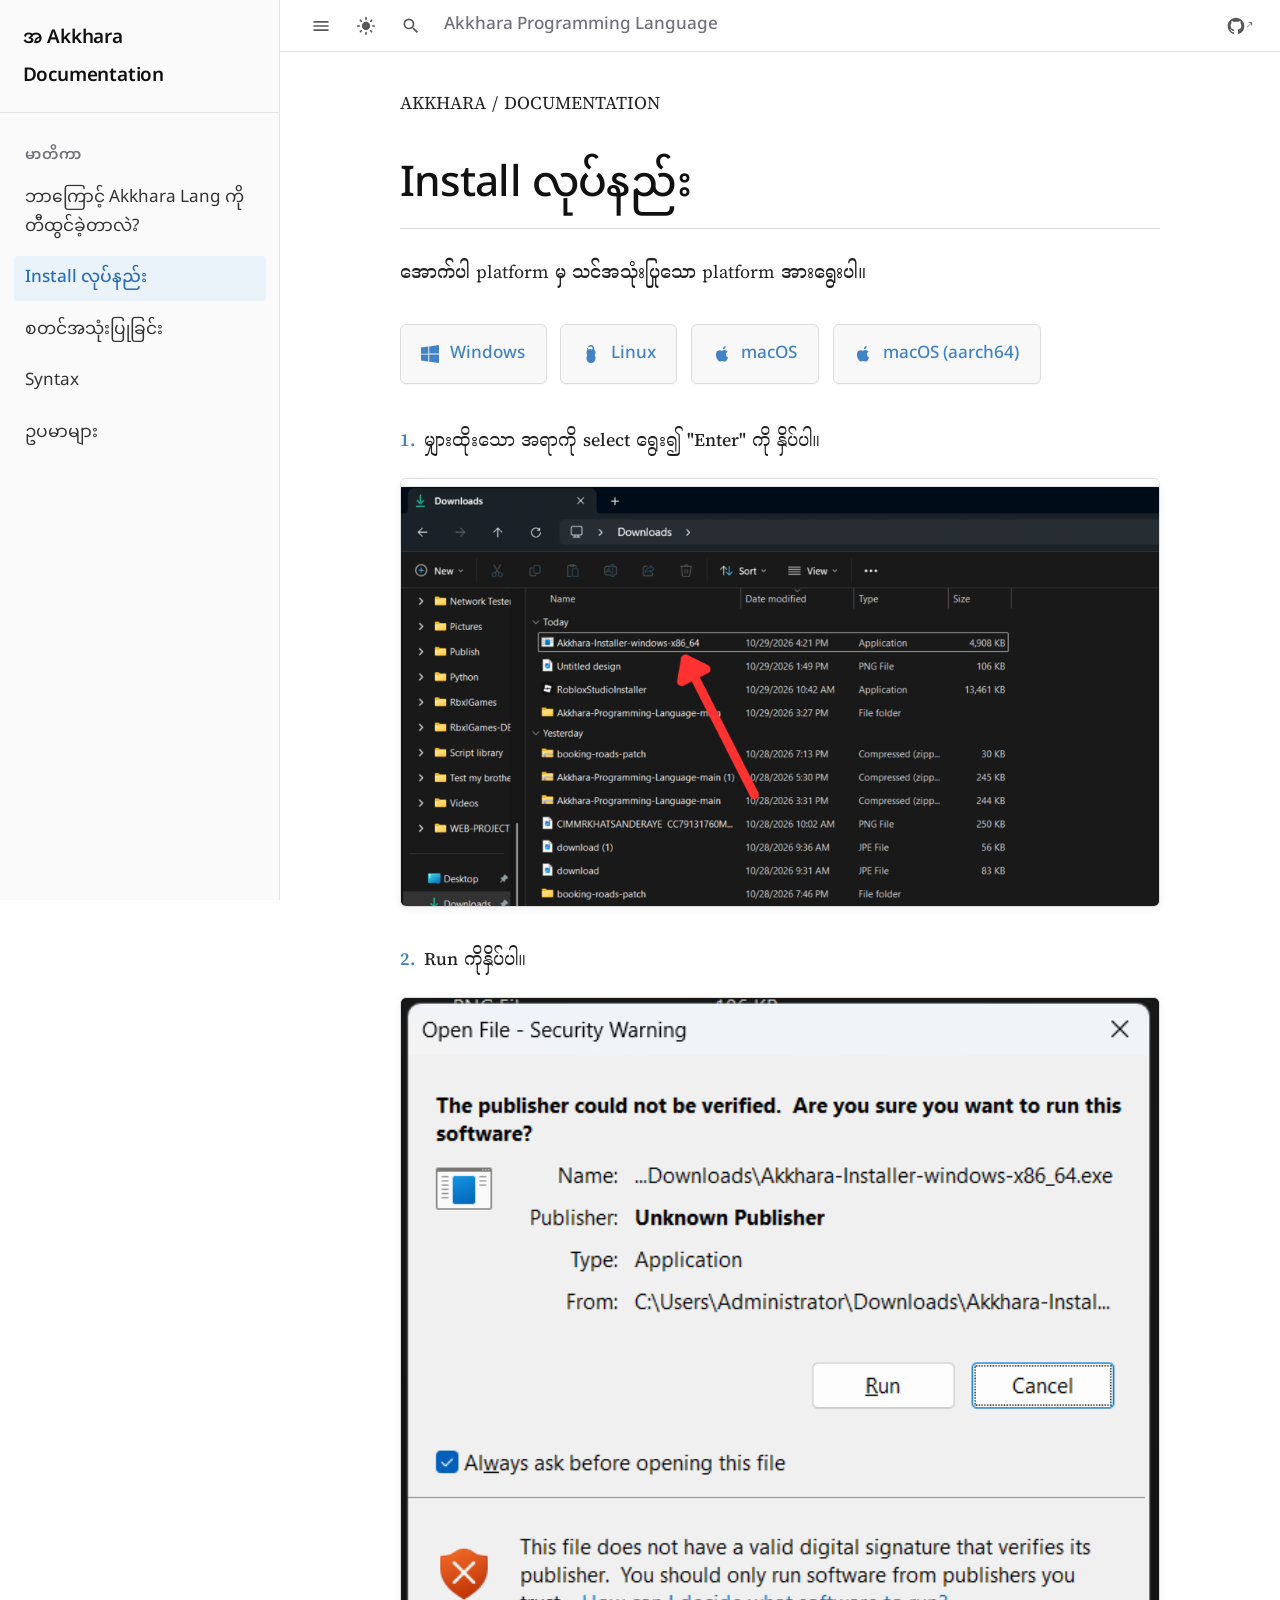
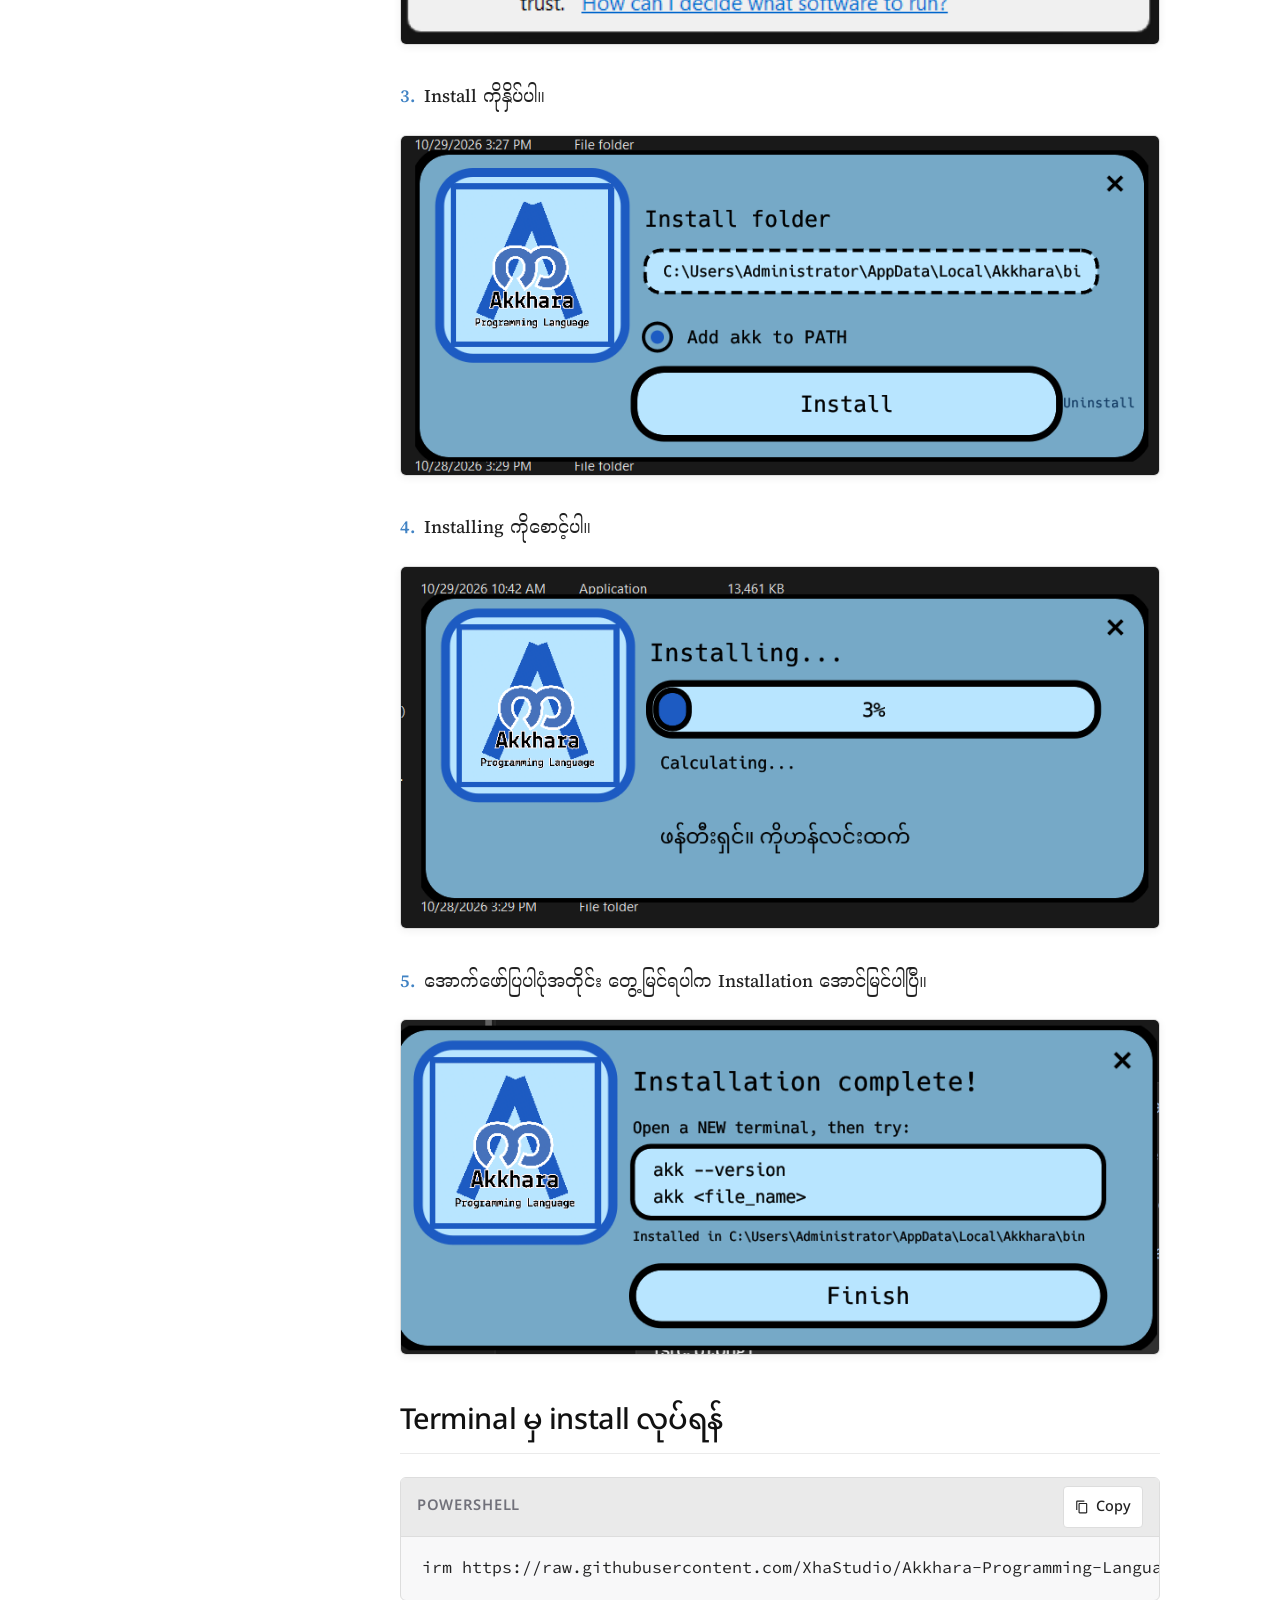
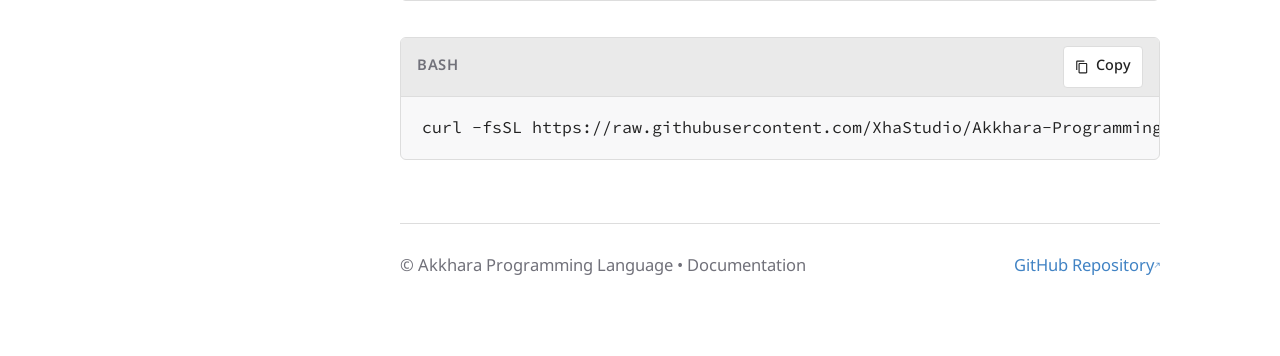
==== commit 5b4f02db: "Update install.html" ====
--- a/install.html
+++ b/install.html
@@ -769,6 +769,7 @@
         }
       }
     </style>
+    <link rel="stylesheet" href="site.css" />
   </head>
   <body>
     <div class="app-layout">
@@ -783,7 +784,10 @@
         aria-hidden="false"
       >
         <div class="sidebar-header">
-          <a class="sidebar-title" href="index.html">Akkhara Documentation</a>
+          <a class="sidebar-title" href="index.html">
+            <span class="brand-mark" aria-hidden="true">အ</span>
+            <span>Akkhara Documentation</span>
+          </a>
         </div>
         <div class="sidebar-nav">
           <ul class="chapter-list">
@@ -904,6 +908,7 @@
         <!-- Main Reading Content -->
         <main class="content-wrapper">
           <article id="article">
+            <p class="page-eyebrow">AKKHARA / DOCUMENTATION</p>
             <h1>Install လုပ်နည်း</h1>
 
             <p>အောက်ပါ platform မှ သင်အသုံးပြုသော platform အားရွေးပါ။</p>
@@ -912,7 +917,7 @@
             <div class="download-grid">
               <a
                 class="download-btn"
-                href="https://github.com/XhaStudio/Akkhara-Installer/releases/download/v1.3.0/Akkhara-Installer-windows-x86_64.exe"
+                href="https://github.com/XhaStudio/Akkhara-Installer/releases/download/v1.6.3/Akkhara-Installer-windows-x86_64.exe"
                 download
               >
                 <!-- Windows SVG -->
@@ -926,7 +931,7 @@
 
               <a
                 class="download-btn"
-                href="https://github.com/XhaStudio/Akkhara-Installer/releases/download/v1.3.0/Akkhara-Installer-linux-x86_64"
+                href="https://github.com/XhaStudio/Akkhara-Installer/releases/download/v1.6.3/Akkhara-Installer-linux-x86_64"
                 download
               >
                 <!-- Linux Tux SVG -->
@@ -940,7 +945,7 @@
 
               <a
                 class="download-btn"
-                href="https://github.com/XhaStudio/Akkhara-Installer/releases/download/v1.3.0/Akkhara-Installer-macos-x86_64"
+                href="https://github.com/XhaStudio/Akkhara-Installer/releases/download/v1.6.3/Akkhara-Installer-macos-x86_64"
                 download
               >
                 <!-- Apple SVG -->
@@ -954,7 +959,7 @@
 
               <a
                 class="download-btn"
-                href="https://github.com/XhaStudio/Akkhara-Installer/releases/download/v1.3.0/Akkhara-Installer-macos-aarch64"
+                href="https://github.com/XhaStudio/Akkhara-Installer/releases/download/v1.6.3/Akkhara-Installer-macos-aarch64"
                 download
               >
                 <!-- Apple SVG -->
